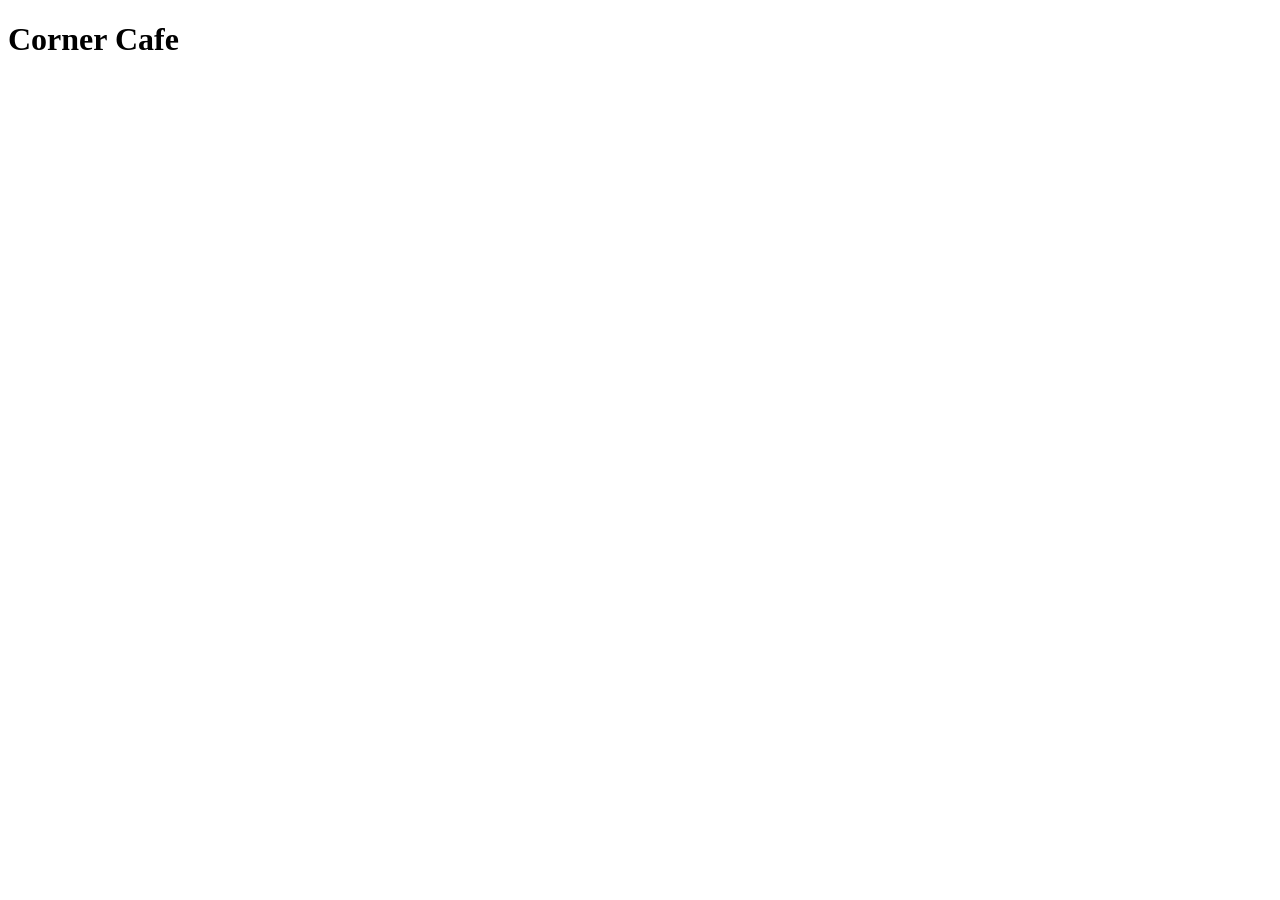
==== index.html @ c7b252f3 "first commit" ====
<!doctype html>
<html lang="sv">
  <html>
    <head>
      <meta charset="utf-8" />
      <title>Corner Cafe</title>
    </head>
    <body>
      <header></header>
      <main>
        <h1>Corner Cafe</h1>
      </main>
      <footer></footer>
    </body>
  </html>
</html>
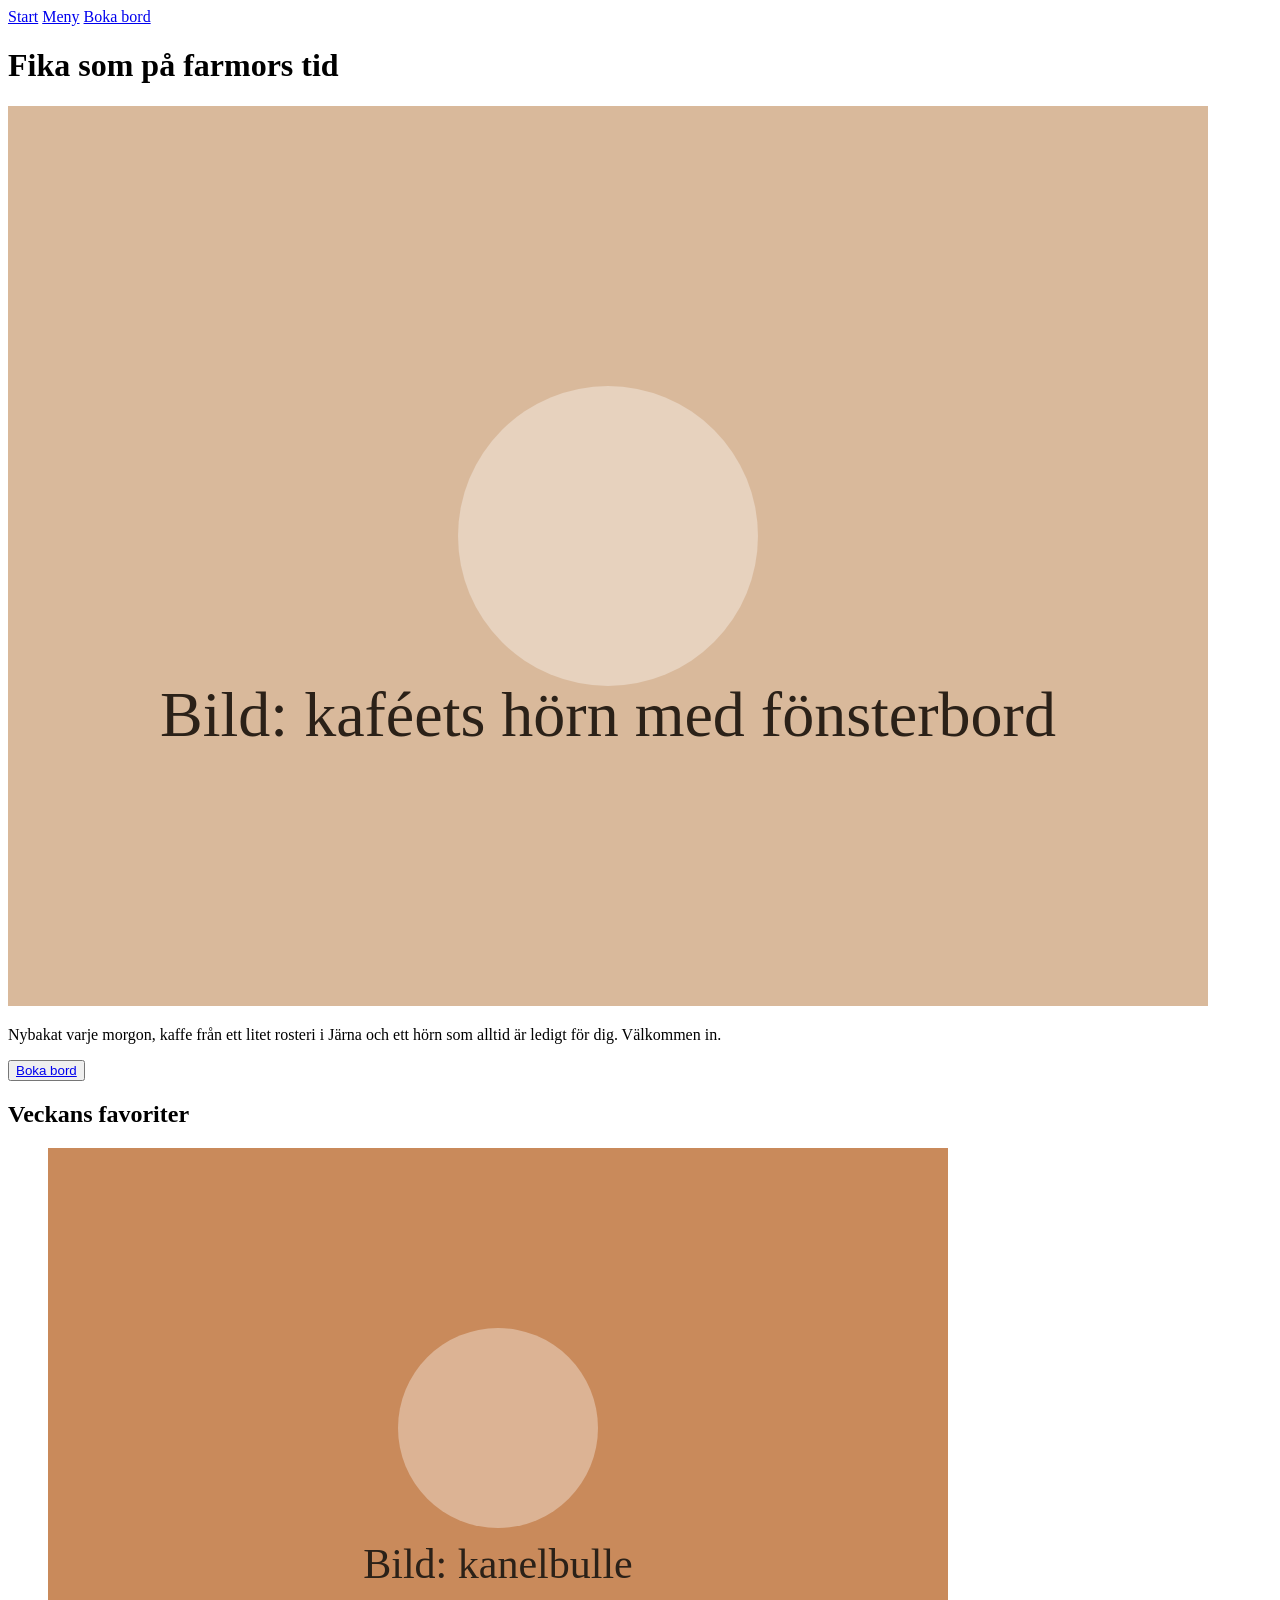
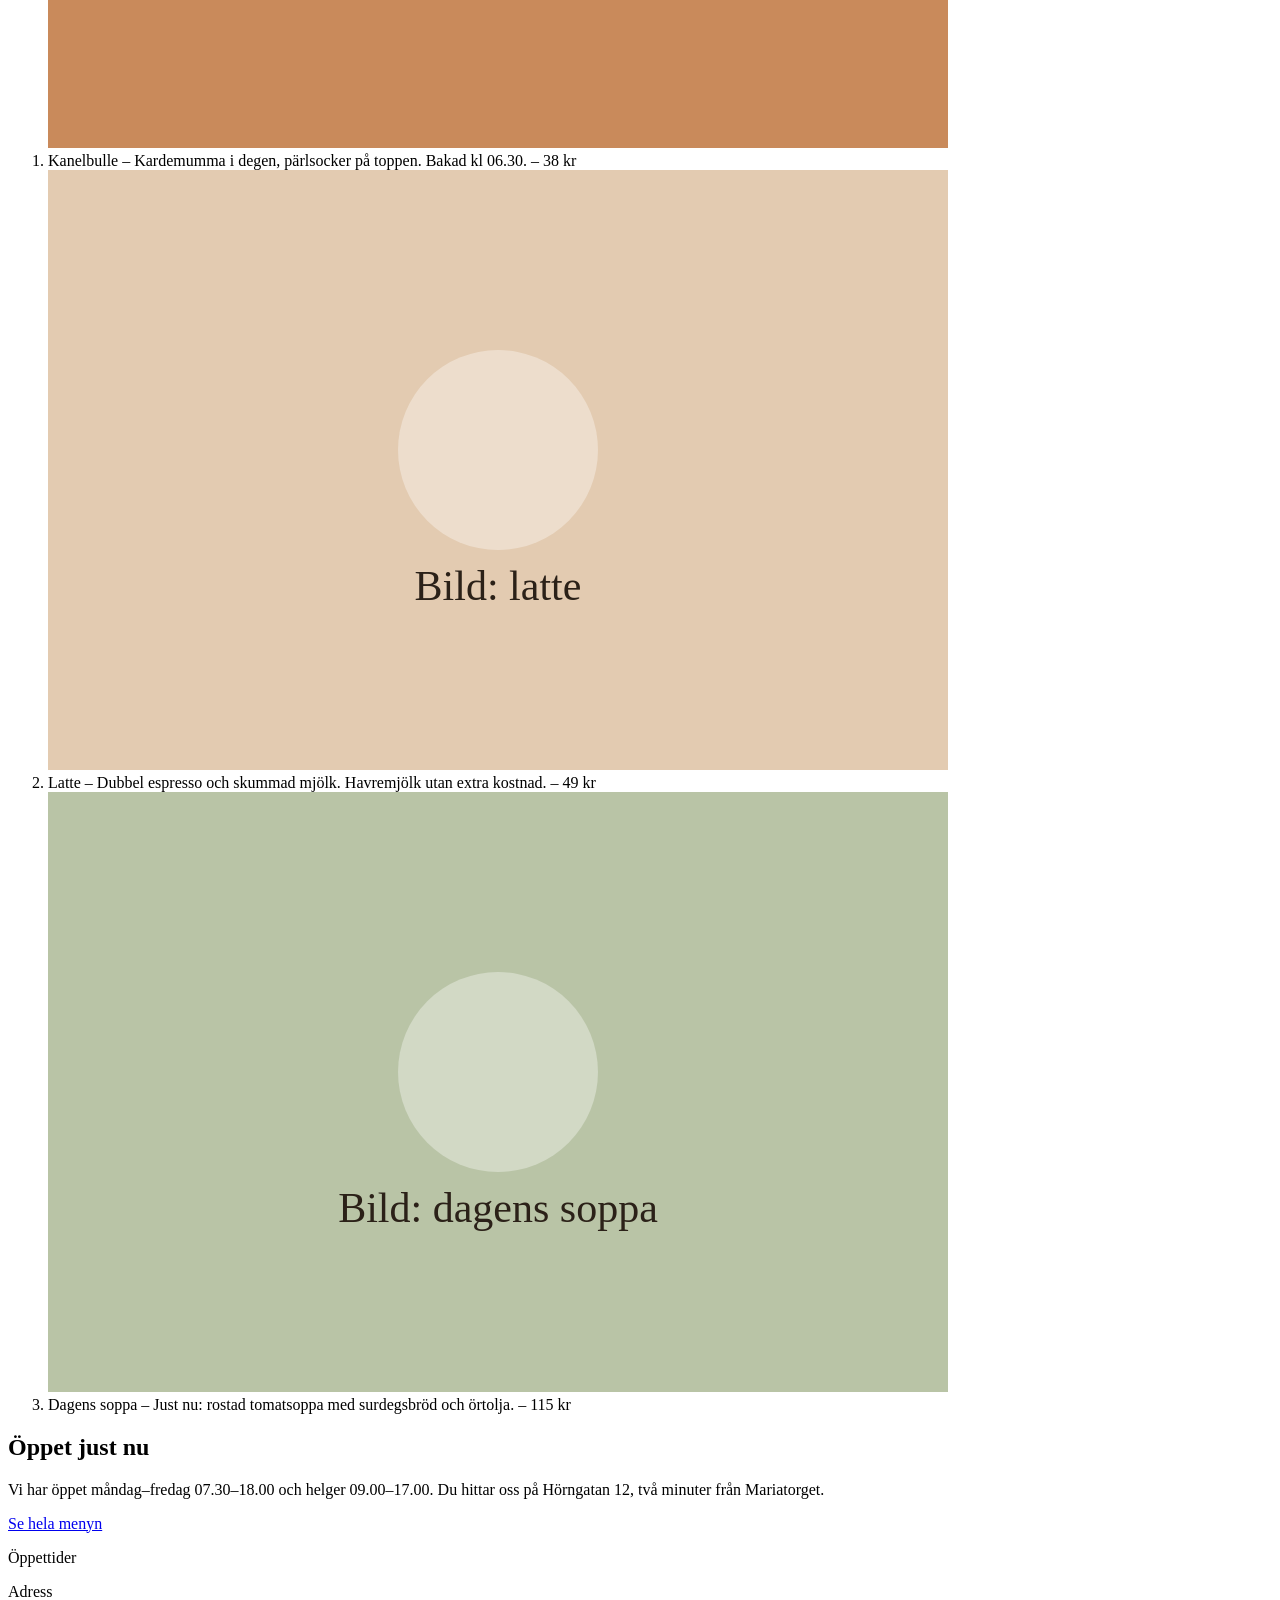
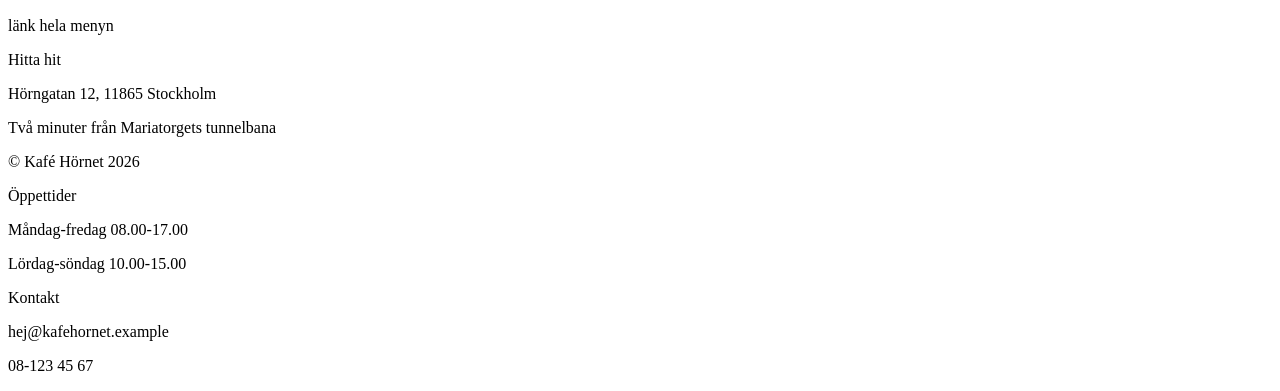
==== commit 006ae3cd: "forts bygg" ====
--- a/index.html
+++ b/index.html
@@ -3,14 +3,72 @@
   <html>
     <head>
       <meta charset="utf-8" />
-      <title>Corner Cafe</title>
+      <title>Kafé Hörnet</title>
     </head>
     <body>
-      <header></header>
+      <header>
+        <nav>
+          <a href="index.html">Start</a>
+          <a href="meny.html">Meny</a>
+          <a href="booking.html">Boka bord</a>
+        </nav>
+      </header>
       <main>
-        <h1>Corner Cafe</h1>
+        <h1>Fika som på farmors tid</h1>
+        <img src="images/hero.svg" alt="Kafets hörn med fönsterbord" />
+        <section>
+          <p>
+            Nybakat varje morgon, kaffe från ett litet rosteri i Järna och ett
+            hörn som alltid är ledigt för dig. Välkommen in.
+          </p>
+          <button><a href="booking.html">Boka bord</a></button>
+        </section>
+        <section>
+          <h2>Veckans favoriter</h2>
+        </section>
+        <ol>
+          <img src="images/cinnamon-bun.svg" alt="Kanelbulle" />
+          <li>
+            Kanelbulle – Kardemumma i degen, pärlsocker på toppen. Bakad kl
+            06.30. – 38 kr
+          </li>
+          <img src="images/latte.svg" alt="Latte" />
+          <li>
+            Latte – Dubbel espresso och skummad mjölk. Havremjölk utan extra
+            kostnad. – 49 kr
+          </li>
+          <img src="images/soup.svg" alt="Dagens soppa" />
+          <li>
+            Dagens soppa – Just nu: rostad tomatsoppa med surdegsbröd och
+            örtolja. – 115 kr
+          </li>
+        </ol>
+        <section>
+          <h2>Öppet just nu</h2>
+          <section>
+            <article>
+              Vi har öppet måndag–fredag 07.30–18.00 och helger 09.00–17.00. Du
+              hittar oss på Hörngatan 12, två minuter från Mariatorget.
+            </article>
+            <p><a href="meny.html">Se hela menyn</a></p>
+          </section>
+          <p>Öppettider</p>
+          <p>Adress</p>
+          <p>länk hela menyn</p>
+        </section>
       </main>
-      <footer></footer>
+      <footer>
+        <p>Hitta hit</p>
+        <p>Hörngatan 12, 11865 Stockholm</p>
+        <p>Två minuter från Mariatorgets tunnelbana</p>
+        <p>© Kafé Hörnet 2026</p>
+        <p>Öppettider</p>
+        <p>Måndag-fredag 08.00-17.00</p>
+        <p>Lördag-söndag 10.00-15.00</p>
+        <p>Kontakt</p>
+        <p>hej@kafehornet.example</p>
+        <p>08-123 45 67</p>
+      </footer>
     </body>
   </html>
 </html>
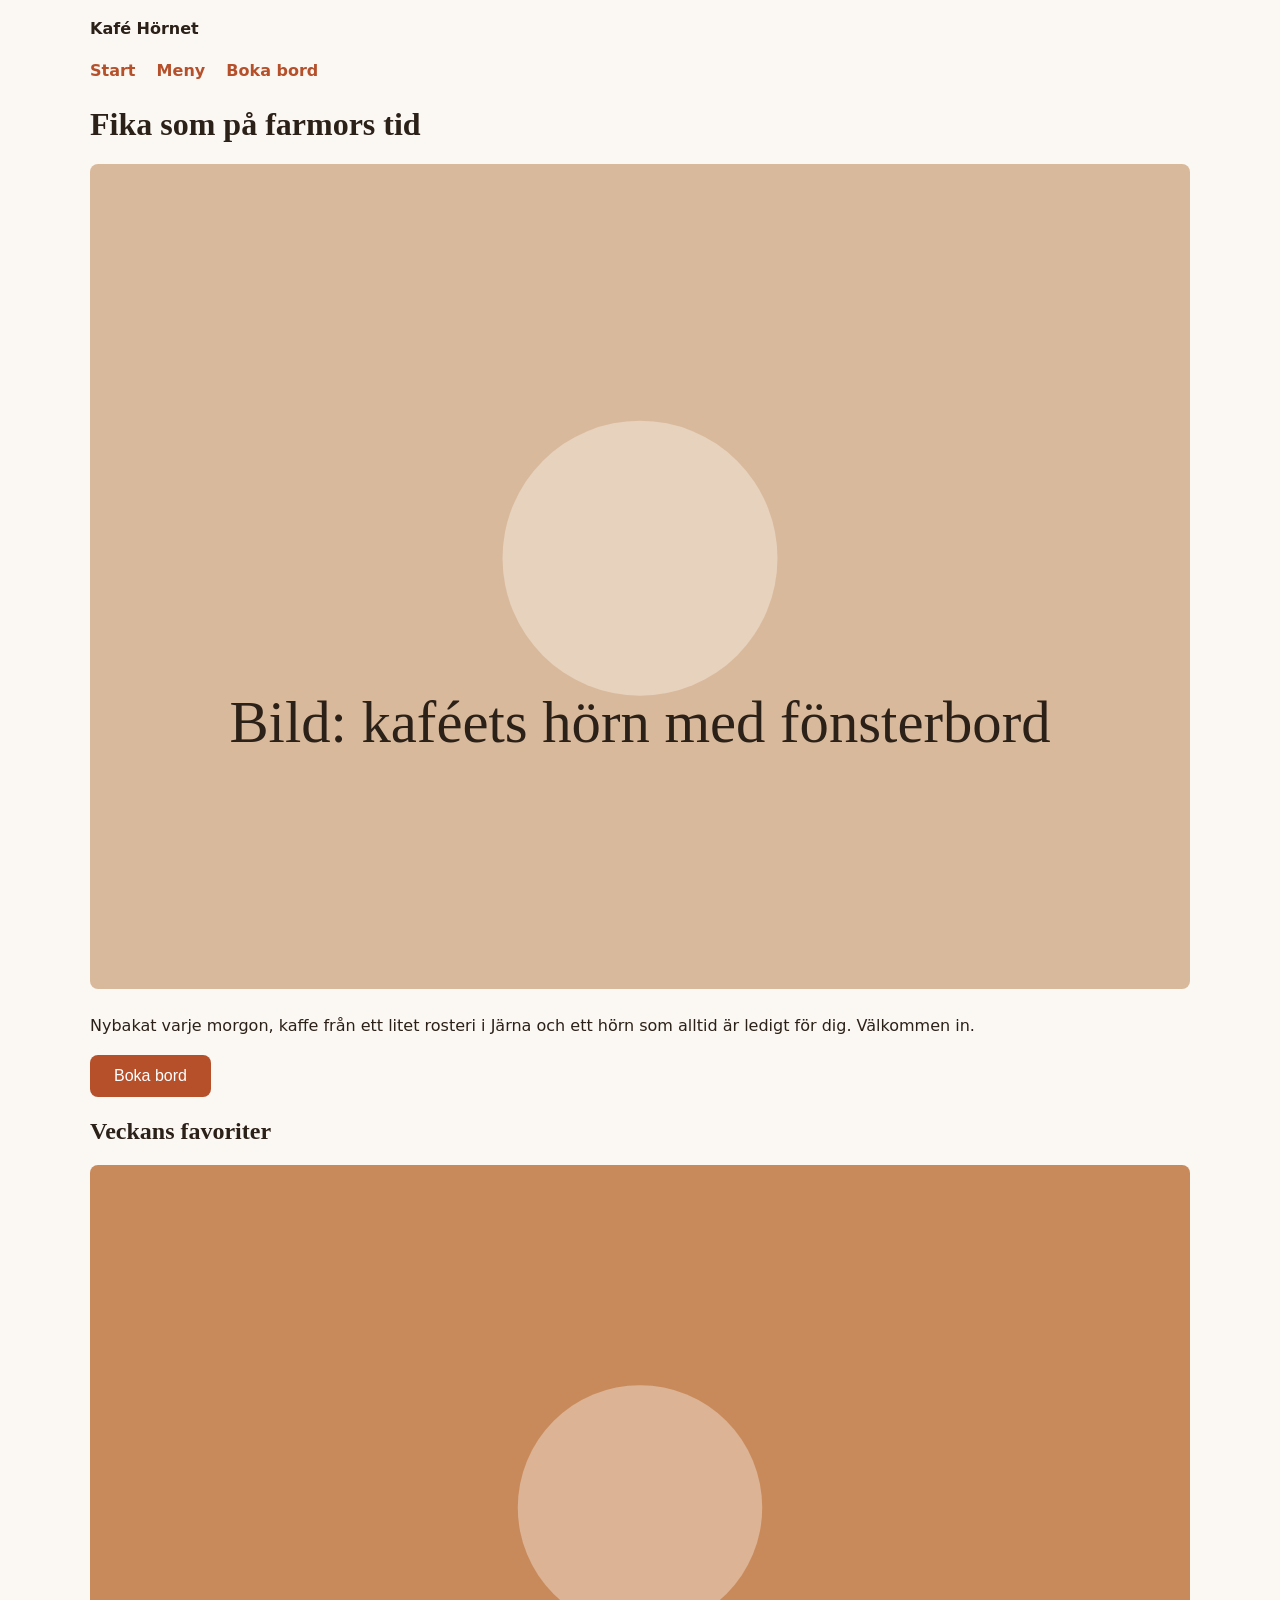
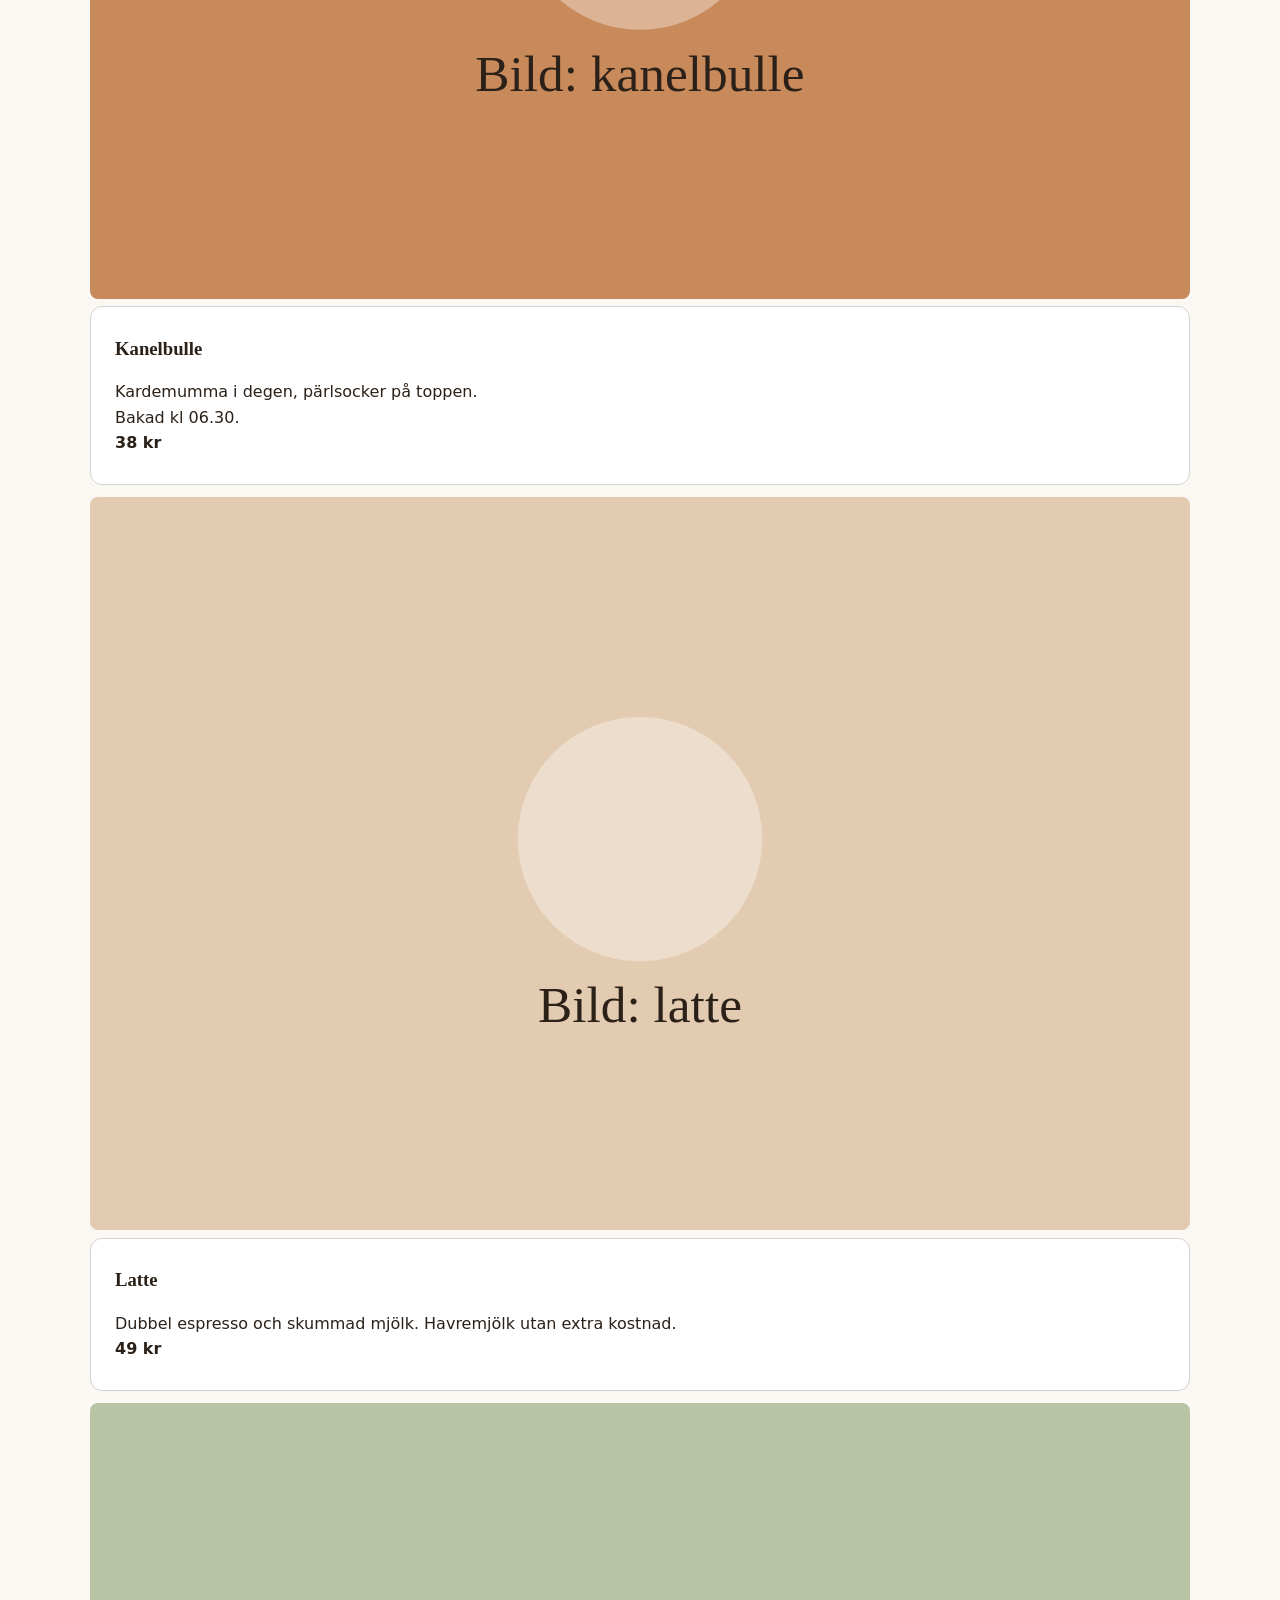
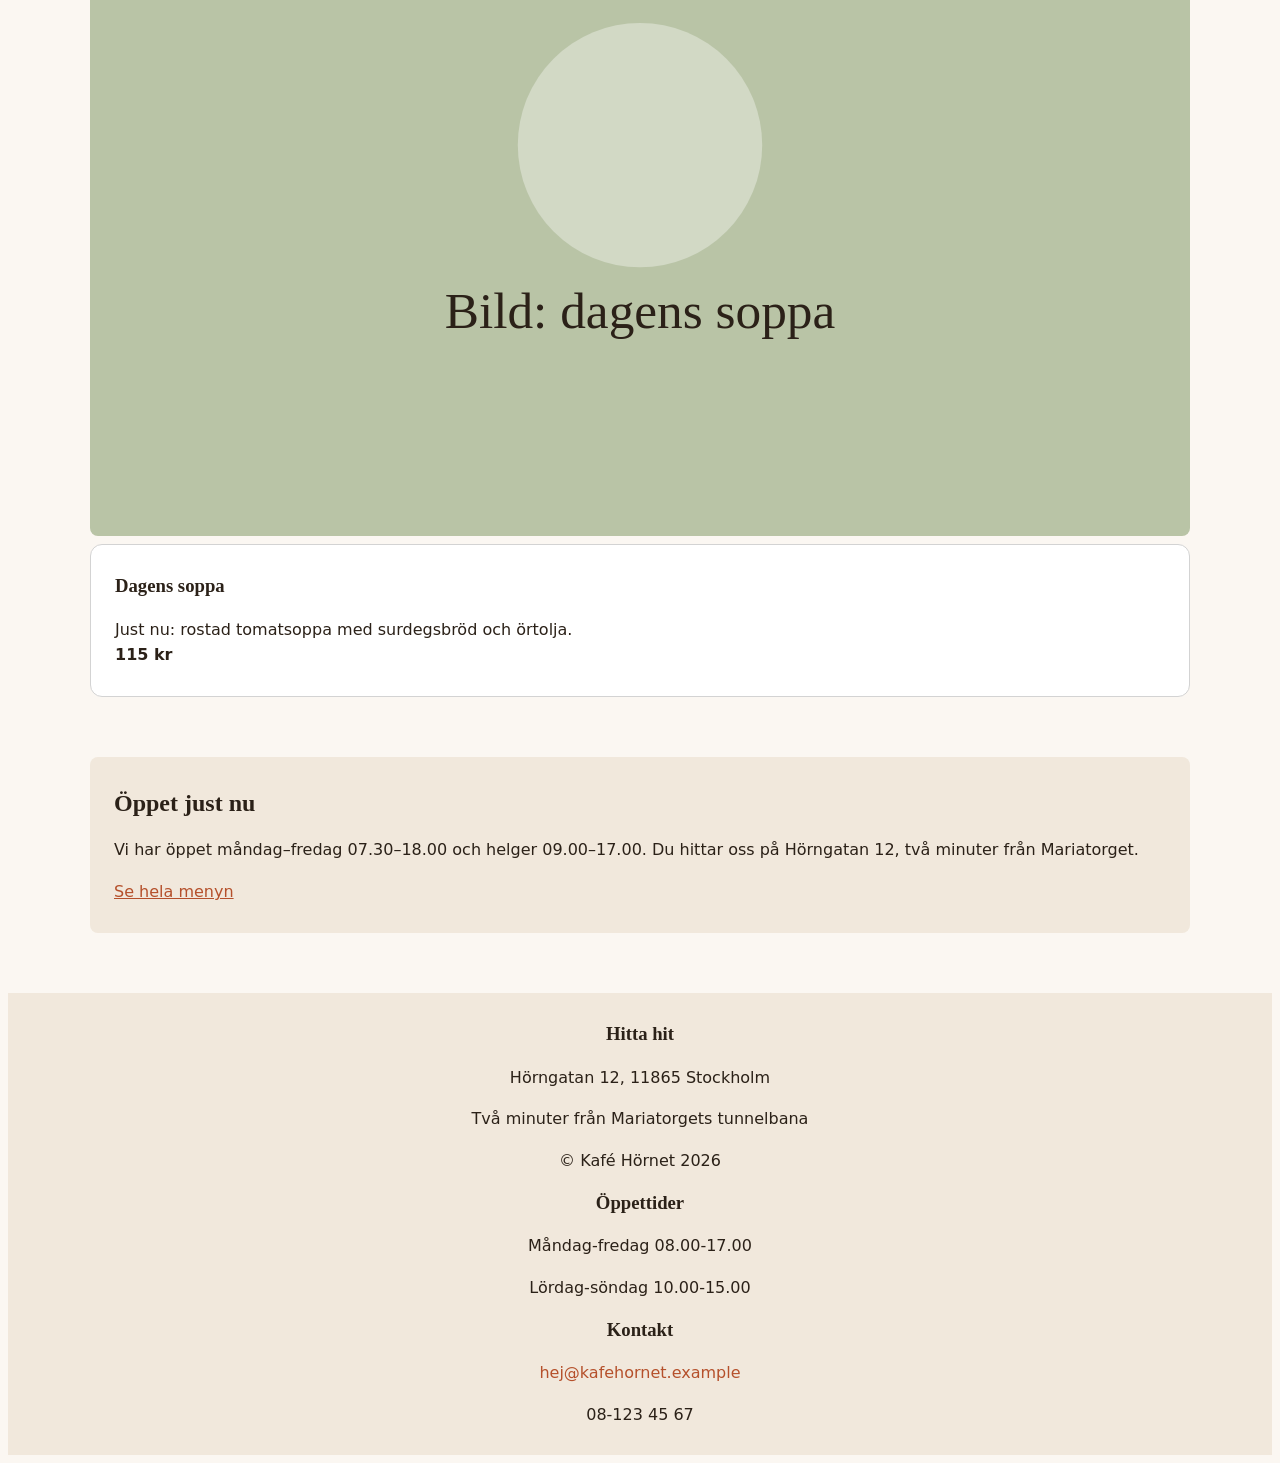
==== commit 1788b1b6: "css" ====
--- a/index.html
+++ b/index.html
@@ -4,9 +4,11 @@
     <head>
       <meta charset="utf-8" />
       <title>Kafé Hörnet</title>
+      <link rel="stylesheet" href="style.css" />
     </head>
     <body>
       <header>
+        <p><strong>Kafé Hörnet</strong></p>
         <nav>
           <a href="index.html">Start</a>
           <a href="meny.html">Meny</a>
@@ -21,29 +23,40 @@
             Nybakat varje morgon, kaffe från ett litet rosteri i Järna och ett
             hörn som alltid är ledigt för dig. Välkommen in.
           </p>
-          <button><a href="booking.html">Boka bord</a></button>
+          <button class="button">
+            <a.button href="booking.html">Boka bord</a.button>
+          </button>
         </section>
         <section>
           <h2>Veckans favoriter</h2>
         </section>
-        <ol>
-          <img src="images/cinnamon-bun.svg" alt="Kanelbulle" />
-          <li>
-            Kanelbulle – Kardemumma i degen, pärlsocker på toppen. Bakad kl
-            06.30. – 38 kr
-          </li>
-          <img src="images/latte.svg" alt="Latte" />
-          <li>
-            Latte – Dubbel espresso och skummad mjölk. Havremjölk utan extra
-            kostnad. – 49 kr
-          </li>
-          <img src="images/soup.svg" alt="Dagens soppa" />
-          <li>
-            Dagens soppa – Just nu: rostad tomatsoppa med surdegsbröd och
-            örtolja. – 115 kr
-          </li>
-        </ol>
-        <section>
+
+        <img src="images/cinnamon-bun.svg" alt="Kanelbulle" />
+        <article class="favoriter">
+          <h3>Kanelbulle</h3>
+          <p>
+            Kardemumma i degen, pärlsocker på toppen.<br />
+            Bakad kl 06.30.<br />
+            <strong>38 kr</strong>
+          </p>
+        </article>
+        <img src="images/latte.svg" alt="Latte" />
+        <article class="favoriter">
+          <h3>Latte</h3>
+          <p>
+            Dubbel espresso och skummad mjölk. Havremjölk utan extra kostnad.<br />
+            <strong>49 kr</strong>
+          </p>
+        </article>
+        <img src="images/soup.svg" alt="Dagens soppa" />
+        <article class="favoriter">
+          <h3>Dagens soppa</h3>
+          <p>
+            Just nu: rostad tomatsoppa med surdegsbröd och örtolja.<br />
+            <strong>115 kr</strong>
+          </p>
+        </article>
+        <section class="beigebox">
           <h2>Öppet just nu</h2>
           <section>
             <article>
@@ -52,21 +65,18 @@
             </article>
             <p><a href="meny.html">Se hela menyn</a></p>
           </section>
-          <p>Öppettider</p>
-          <p>Adress</p>
-          <p>länk hela menyn</p>
         </section>
       </main>
       <footer>
-        <p>Hitta hit</p>
+        <h3>Hitta hit</h3>
         <p>Hörngatan 12, 11865 Stockholm</p>
         <p>Två minuter från Mariatorgets tunnelbana</p>
         <p>© Kafé Hörnet 2026</p>
-        <p>Öppettider</p>
+        <h3>Öppettider</h3>
         <p>Måndag-fredag 08.00-17.00</p>
         <p>Lördag-söndag 10.00-15.00</p>
-        <p>Kontakt</p>
-        <p>hej@kafehornet.example</p>
+        <h3>Kontakt</h3>
+        <p><a>hej@kafehornet.example</a></p>
         <p>08-123 45 67</p>
       </footer>
     </body>
--- a/style.css
+++ b/style.css
@@ -0,0 +1,120 @@
+/* 
+x Bakgrund #FBF7F2 (varm vit) 
+x Text #2B2118 (mörkbrun) 
+x Accent (knappar, länkar, priser) #B5502B (terrakotta)
+x Accent mörk (hover) #8F3E20 
+x Grön (etiketter, bekräftelse) #5E7F5A
+Ljus ruta #F1E8DC
+x Kort vit med 1 px ram #E6DCCF, hörnradie 12 px
+Fel #C0392B
+x Rubriker Georgia, serif 
+x Brödtext system-ui / Helvetica / Arial, 18 px, radavstånd 1,6
+x Max innehållsbredd 1100 px, centrerad, 24 px marginal i sidled
+x Knapp accentfärg, vit text, 12 px / 24 px padding, hörnradie 8 px
+Brytpunkt mobil under 700 px
+*/
+* {
+  box-sizing: border-box;
+}
+body {
+  font-family: system-ui, Helvetica, Arial, sans-serif;
+  line-height: 1.6;
+  color: #2b2118;
+  background-color: #fbf7f2;
+}
+main {
+  max-width: 1100px;
+  margin: 0 auto;
+}
+h1,
+h2,
+h3 {
+  font-family: Georgia, serif;
+  line-height: 1.2;
+}
+img {
+  width: 100%;
+  heigh: auto;
+  border-radius: 8px;
+}
+footer {
+  margin-top: 60px;
+  padding: 12px;
+  text-align: center;
+  color: #2b2118;
+  background-color: #f1e8dc;
+}
+a {
+  color: #b5502b;
+}
+nav a {
+  margin-right: 16px;
+  font-weight: bold;
+  text-decoration: none;
+}
+
+nav a:hover {
+  text-decoration: underline;
+}
+
+a.button {
+  color: white;
+}
+.beigebox {
+  margin-bottom: 12px;
+  margin-top: 60px;
+  padding: 12px 24px;
+  background-color: #f1e8dc;
+  border-radius: 8px;
+}
+
+.favoriter {
+  margin-bottom: 12px;
+  padding: 12px 24px;
+  background-color: white;
+  border: 1px solid lightgrey;
+  border-radius: 12px;
+}
+.greenbox {
+  margin-bottom: 12px;
+  padding: 12px 24px;
+  background-color: #5e7f5a;
+  border: 1px solid lightgrey;
+  border-radius: 8px;
+}
+
+header {
+  max-width: 1100px;
+  margin: 0 auto;
+}
+.button {
+  display: inline-block;
+  padding: 12px 24px;
+  font-size: 1rem;
+  font-weight: normal;
+  color: #ffffff;
+  text-decoration: none;
+  background-color: #b5502b;
+  border: 0;
+  border-radius: 8px;
+}
+.button:hover {
+  background-color: #8f3e20;
+}
+
+.button-alla {
+  display: inline-block;
+  padding: 12px 12px;
+  font-size: 1rem;
+  font-weight: normal;
+  color: black;
+  text-decoration: none;
+  background-color: white;
+  border: 1px solid lightgrey;
+  border-radius: 26px;
+}
+
+.button-alla:hover {
+  background-color: black;
+  color: white;
+}
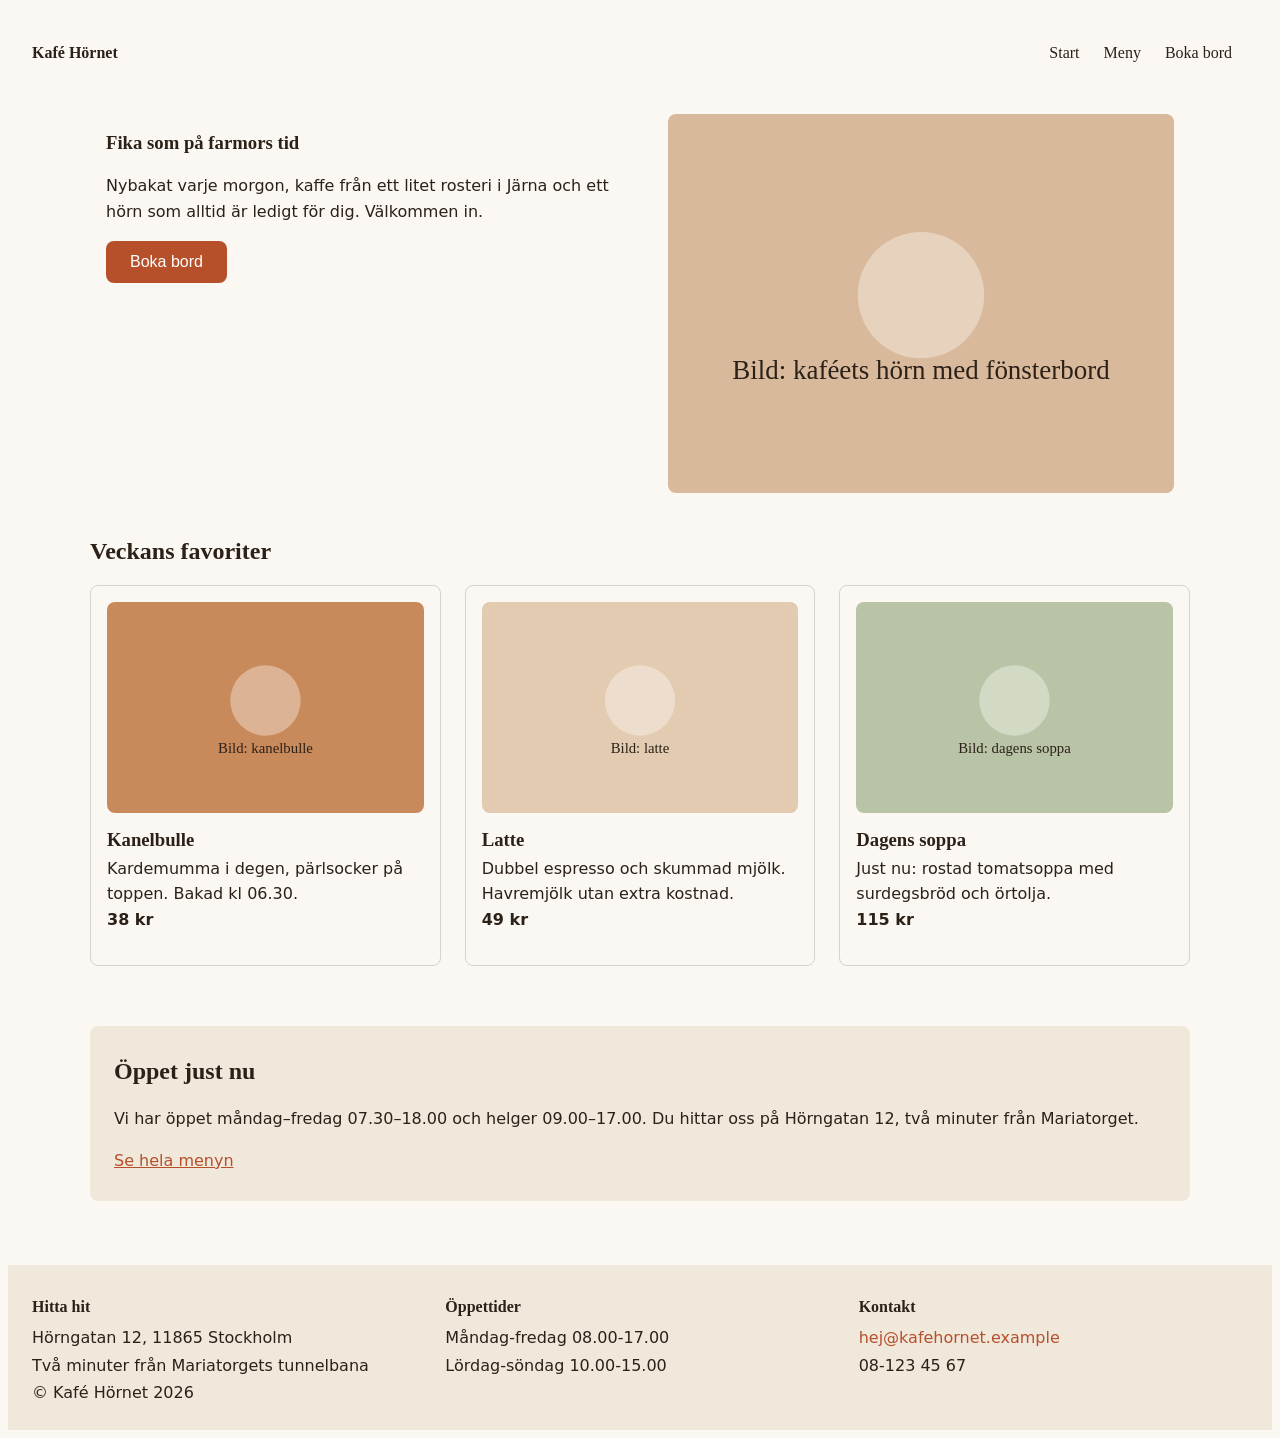
==== commit b3db6a82: "div på index sida + footer" ====
--- a/index.html
+++ b/index.html
@@ -16,9 +16,10 @@
         </nav>
       </header>
       <main>
+        <section>
+        <div class="box-1">
+<article class="box">
         <h1>Fika som på farmors tid</h1>
-        <img src="images/hero.svg" alt="Kafets hörn med fönsterbord" />
-        <section>
           <p>
             Nybakat varje morgon, kaffe från ett litet rosteri i Järna och ett
             hörn som alltid är ledigt för dig. Välkommen in.
@@ -26,36 +27,40 @@
           <button class="button">
             <a.button href="booking.html">Boka bord</a.button>
           </button>
-        </section>
-        <section>
+          </article>
+        <article class="box">
+        <img src="images/hero.svg" alt="Kafets hörn med fönsterbord" />
+        </article>
+        </div>
+
           <h2>Veckans favoriter</h2>
-        </section>
-
+      <div class="box-1">
+      <article class="box-2">
         <img src="images/cinnamon-bun.svg" alt="Kanelbulle" />
-        <article class="favoriter">
-          <h3>Kanelbulle</h3>
+        <h3>Kanelbulle</h3>
           <p>
-            Kardemumma i degen, pärlsocker på toppen.<br />
+            Kardemumma i degen, pärlsocker på toppen.
             Bakad kl 06.30.<br />
             <strong>38 kr</strong>
           </p>
         </article>
+        <article class="box-2">
         <img src="images/latte.svg" alt="Latte" />
-        <article class="favoriter">
-          <h3>Latte</h3>
+        <h3>Latte</h3>
           <p>
             Dubbel espresso och skummad mjölk. Havremjölk utan extra kostnad.<br />
             <strong>49 kr</strong>
           </p>
         </article>
+        <article class="box-2">
         <img src="images/soup.svg" alt="Dagens soppa" />
-        <article class="favoriter">
-          <h3>Dagens soppa</h3>
+        <h3>Dagens soppa</h3>
           <p>
             Just nu: rostad tomatsoppa med surdegsbröd och örtolja.<br />
             <strong>115 kr</strong>
           </p>
         </article>
+        </div>
         <section class="beigebox">
           <h2>Öppet just nu</h2>
           <section>
@@ -68,16 +73,22 @@
         </section>
       </main>
       <footer>
+        <div>
         <h3>Hitta hit</h3>
         <p>Hörngatan 12, 11865 Stockholm</p>
         <p>Två minuter från Mariatorgets tunnelbana</p>
         <p>© Kafé Hörnet 2026</p>
+        </div>
+        <div>
         <h3>Öppettider</h3>
         <p>Måndag-fredag 08.00-17.00</p>
         <p>Lördag-söndag 10.00-15.00</p>
+        </div>
+        <div>
         <h3>Kontakt</h3>
         <p><a>hej@kafehornet.example</a></p>
         <p>08-123 45 67</p>
+        </div>
       </footer>
     </body>
   </html>
--- a/style.css
+++ b/style.css
@@ -26,35 +26,75 @@
   max-width: 1100px;
   margin: 0 auto;
 }
+
+.box-1 {
+  display: flex;
+  gap: 24px;
+}
+
+.box {
+  flex: 1;
+  padding: 16px;
+  background-color: #fbf7f2;
+  border: none;
+  border-radius: 8px;
+}
+
+.box-2 {
+  flex: 1;
+  padding: 16px;
+  background-color: #fbf7f2;
+  border: 1px solid lightgrey;
+  border-radius: 8px;
+  margin: 0px;
+}
+
+.box-2 h3 {
+  margin-bottom: 0;
+  line-height: 0;
+}
+
 h1,
 h2,
 h3 {
   font-family: Georgia, serif;
   line-height: 1.2;
 }
+
 img {
   width: 100%;
-  heigh: auto;
+  height: auto;
   border-radius: 8px;
 }
-footer {
-  margin-top: 60px;
-  padding: 12px;
-  text-align: center;
-  color: #2b2118;
-  background-color: #f1e8dc;
-}
+
 a {
   color: #b5502b;
 }
+
+nav {
+  display: flex;
+  gap: 8px;
+}
+
 nav a {
   margin-right: 16px;
-  font-weight: bold;
   text-decoration: none;
+  color: #2b2118;
 }
 
 nav a:hover {
   text-decoration: underline;
+  color: #b5502b;
+}
+
+header {
+  font-family: Georgia, serif;
+  display: flex;
+  justify-content: space-between;
+  align-items: center;
+  padding: 16px 24px;
+  color: #2b2118;
+  background-color: #fbf7f2;
 }
 
 a.button {
@@ -83,10 +123,6 @@
   border-radius: 8px;
 }
 
-header {
-  max-width: 1100px;
-  margin: 0 auto;
-}
 .button {
   display: inline-block;
   padding: 12px 24px;
@@ -118,3 +154,21 @@
   background-color: black;
   color: white;
 }
+footer {
+  margin-top: 64px;
+  font-size: 1rem;
+  line-height: 0.7;
+  display: flex;
+  gap: 24px;
+  padding: 16px 24px;
+  color: #2b2118;
+  background-color: #f1e8dc;
+}
+
+footer h3 {
+  margin-bottom: 0;
+  font-size: 1rem;
+}
+footer div {
+  flex: 1;
+}
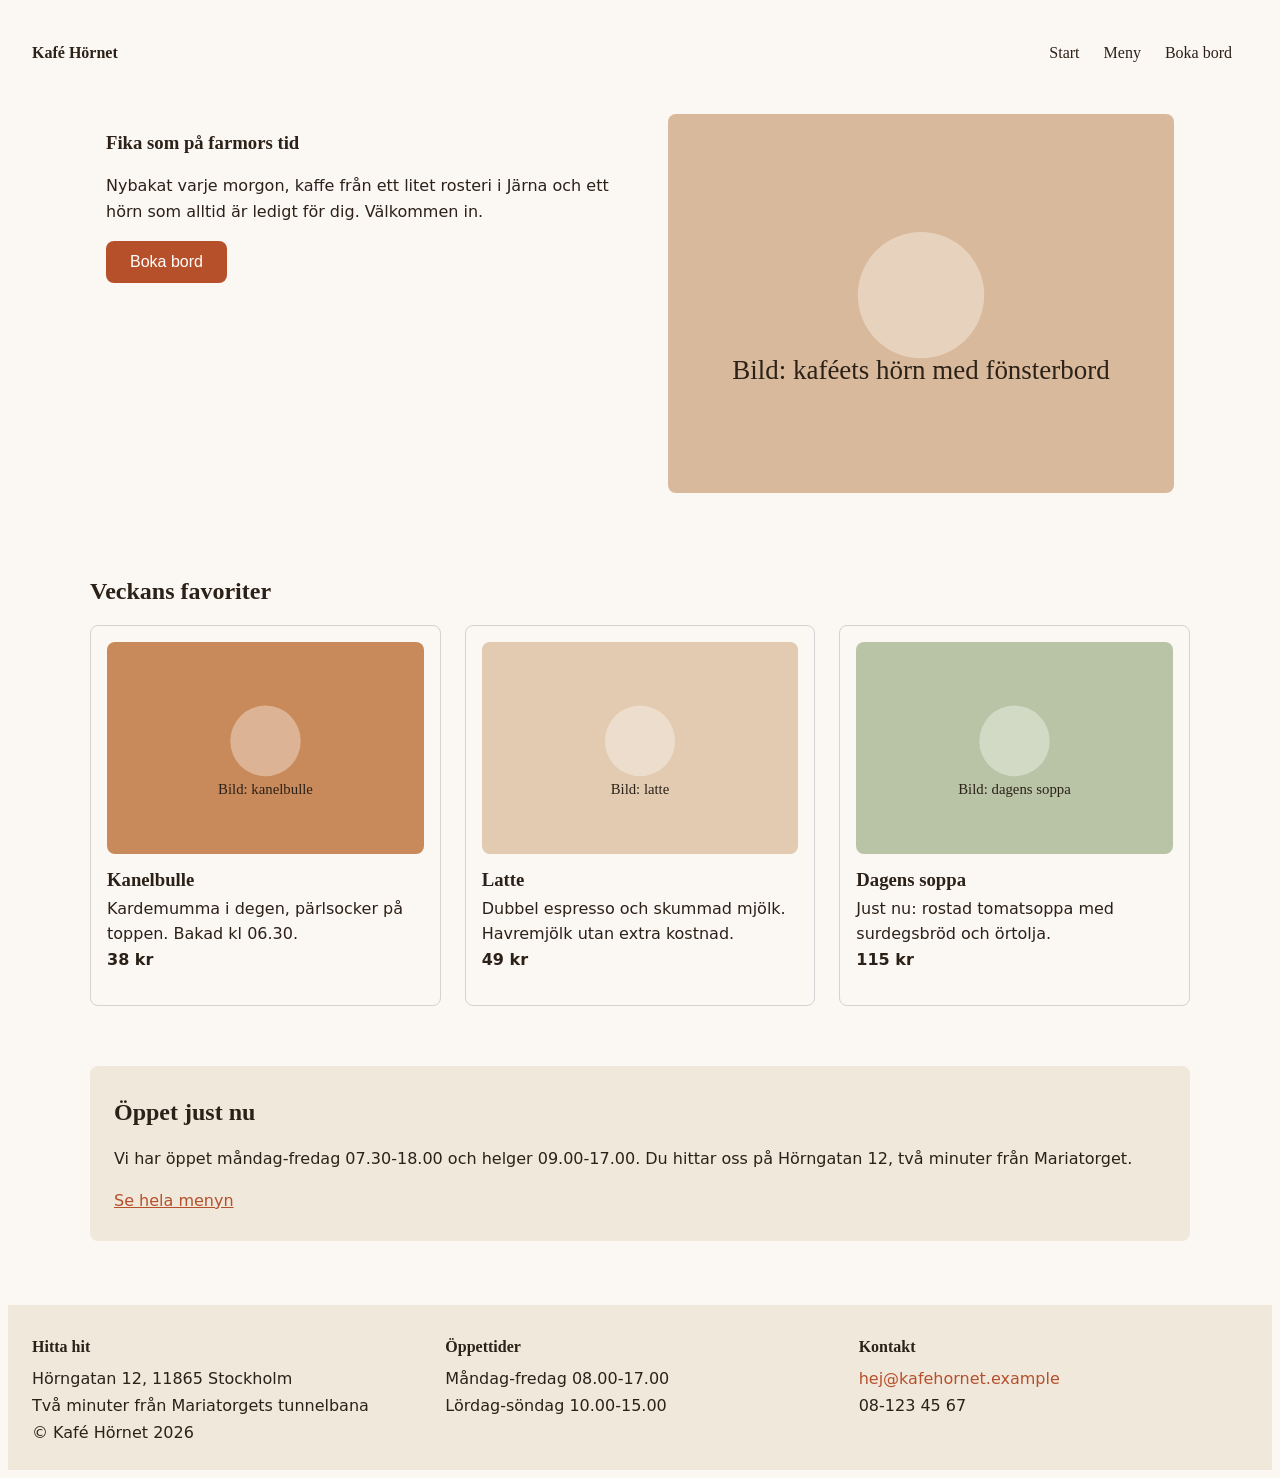
==== commit c7957bee: "div på booking, confirm" ====
--- a/index.html
+++ b/index.html
@@ -65,7 +65,7 @@
           <h2>Öppet just nu</h2>
           <section>
             <article>
-              Vi har öppet måndag–fredag 07.30–18.00 och helger 09.00–17.00. Du
+              Vi har öppet måndag-fredag 07.30-18.00 och helger 09.00-17.00. Du
               hittar oss på Hörngatan 12, två minuter från Mariatorget.
             </article>
             <p><a href="meny.html">Se hela menyn</a></p>
--- a/style.css
+++ b/style.css
@@ -30,8 +30,12 @@
 .box-1 {
   display: flex;
   gap: 24px;
+  align-items: flex-start;
+  margin-bottom: 60px;
 }
 
+.column {
+}
 .box {
   flex: 1;
   padding: 16px;
@@ -102,7 +106,6 @@
 }
 .beigebox {
   margin-bottom: 12px;
-  margin-top: 60px;
   padding: 12px 24px;
   background-color: #f1e8dc;
   border-radius: 8px;
@@ -118,7 +121,7 @@
 .greenbox {
   margin-bottom: 12px;
   padding: 12px 24px;
-  background-color: #5e7f5a;
+  background-color: #a0c69b;
   border: 1px solid lightgrey;
   border-radius: 8px;
 }
@@ -172,3 +175,20 @@
 footer div {
   flex: 1;
 }
+
+label {
+  display: block;
+  margin-bottom: 4px;
+  font-weight: bold;
+}
+
+input,
+select,
+textarea {
+  width: 100%;
+  padding: 8px;
+  font-family: system-ui, Helvetica, Arial, sans-serif;
+  font-size: 1rem;
+  border: 1px solid #c9d1da;
+  border-radius: 4px;
+}
